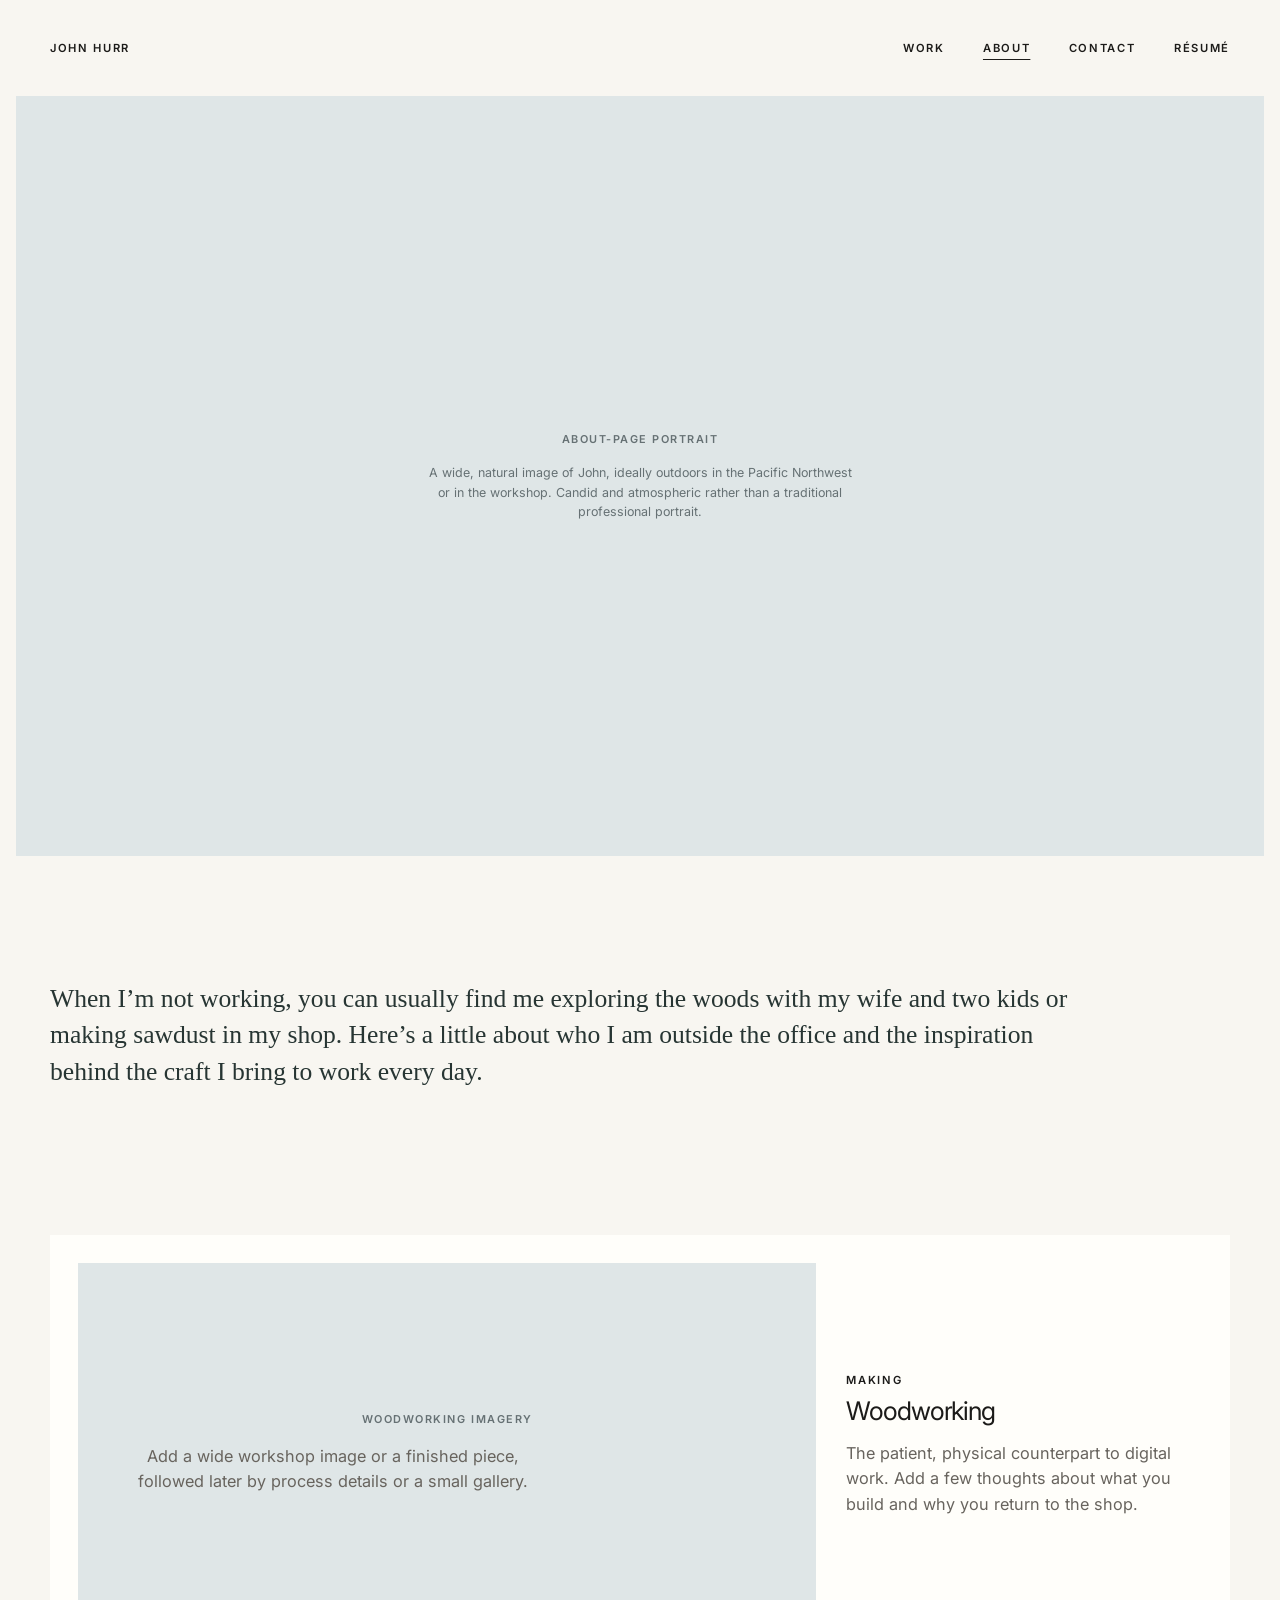
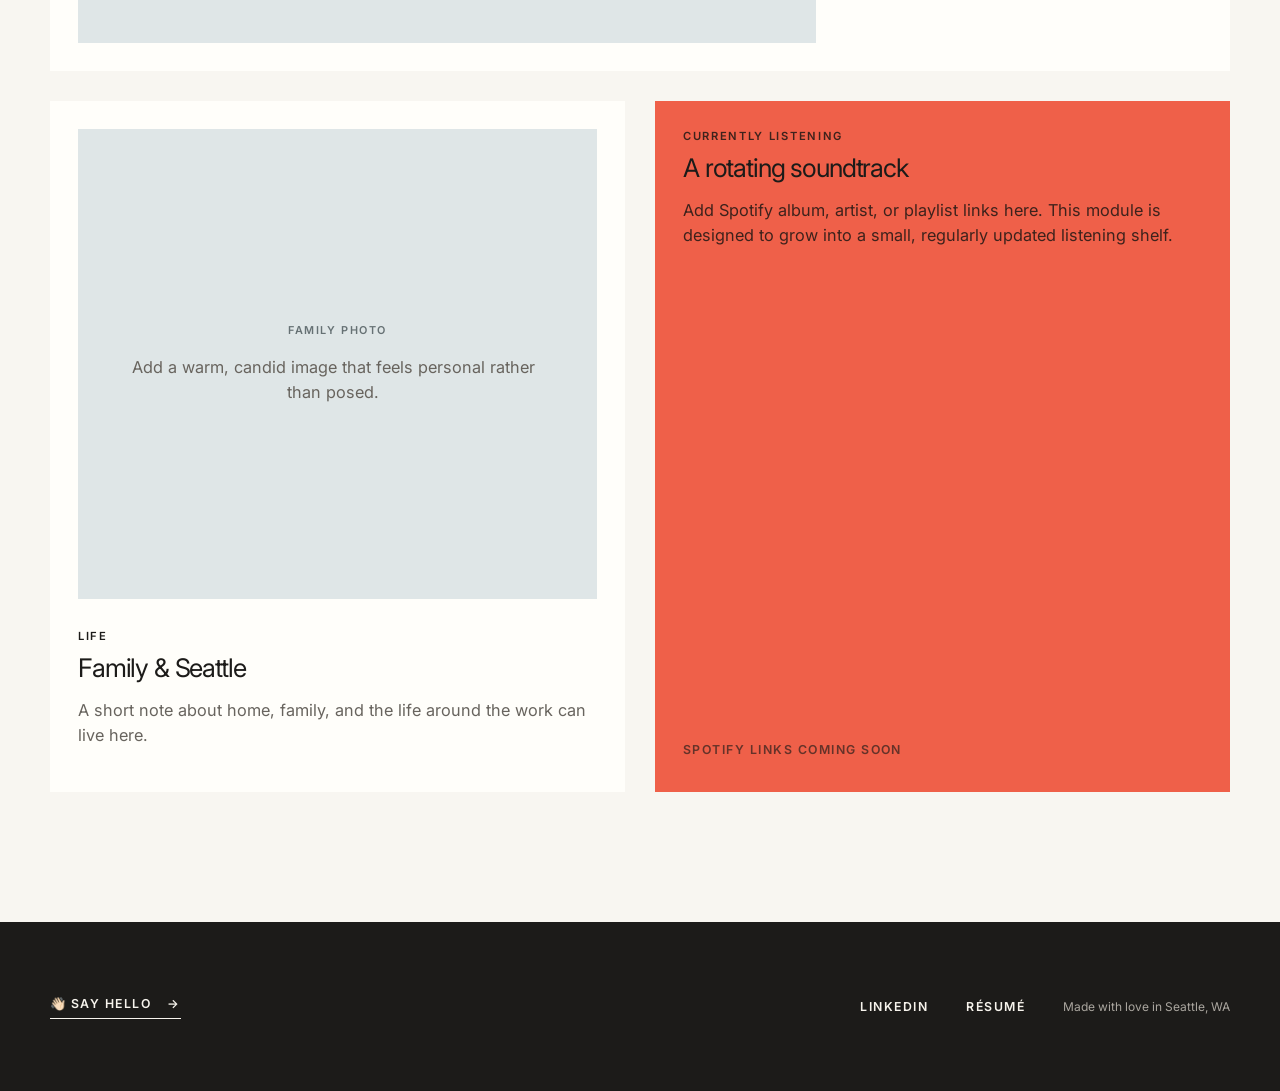
==== about.html @ b72b0a50 "Build portfolio v1 with case studies" ====
<!doctype html>
<!--
  Whoa! You're looking under the covers! You must be an engineer.
  I love working with engineers, I actually wanted to be a software engineer
  for a few years and still kind of enjoy it on the side. Feel free to drop me
  a line if you want to talk shop!
-->
<html lang="en">
<head>
  <meta charset="utf-8">
  <meta name="viewport" content="width=device-width, initial-scale=1">
  <meta name="description" content="About John Hurr | design leader, woodworker, listener, and person.">
  <title>About | John Hurr</title>
  <link rel="icon" type="image/png" href="favicon.png">
  <link rel="preconnect" href="https://fonts.googleapis.com">
  <link rel="preconnect" href="https://fonts.gstatic.com" crossorigin>
  <link href="https://fonts.googleapis.com/css2?family=Inter:wght@400;500;600&display=swap" rel="stylesheet">
  <link rel="stylesheet" href="styles.css">
</head>
<body>
  <header class="site-header shell">
    <a class="brand" href="index.html">John Hurr</a>
    <nav aria-label="Primary navigation">
      <a href="index.html#work">Work</a>
      <a aria-current="page" href="about.html">About</a>
      <a href="mailto:johnhurr@gmail.com">Contact</a>
      <a href="resume/John-Hurr-Resume.pdf">Résumé</a>
    </nav>
  </header>
  <main>
    <section class="about-cover image-placeholder" aria-label="Image placeholder">
      <span>About-page portrait</span>
      <p>A wide, natural image of John, ideally outdoors in the Pacific Northwest or in the workshop. Candid and atmospheric rather than a traditional professional portrait.</p>
    </section>

    <section class="about-introduction shell">
      <h1>When I’m not working, you can usually find me exploring the woods with my wife and two kids or making sawdust in my shop. Here’s a little about who I am outside the office and the inspiration behind the craft I bring to work every day.</h1>
    </section>

    <section class="personal-grid shell" aria-label="More about John">
      <article class="personal-module wide">
        <div class="image-placeholder personal-image"><span>Woodworking imagery</span><p>Add a wide workshop image or a finished piece, followed later by process details or a small gallery.</p></div>
        <div><p class="kicker">Making</p><h2>Woodworking</h2><p>The patient, physical counterpart to digital work. Add a few thoughts about what you build and why you return to the shop.</p></div>
      </article>
      <article class="personal-module">
        <div class="image-placeholder personal-image portrait"><span>Family photo</span><p>Add a warm, candid image that feels personal rather than posed.</p></div>
        <div><p class="kicker">Life</p><h2>Family & Seattle</h2><p>A short note about home, family, and the life around the work can live here.</p></div>
      </article>
      <article class="personal-module listening">
        <div><p class="kicker">Currently listening</p><h2>A rotating soundtrack</h2><p>Add Spotify album, artist, or playlist links here. This module is designed to grow into a small, regularly updated listening shelf.</p></div>
        <a class="text-link is-placeholder" aria-disabled="true">Spotify links coming soon</a>
      </article>
    </section>
  </main>
  <footer class="site-footer">
    <div class="shell simple-footer">
      <a class="footer-hello" href="mailto:johnhurr@gmail.com">👋🏻 Say hello <span aria-hidden="true">→</span></a>
      <div class="footer-meta">
        <a href="https://www.linkedin.com/in/johnhurr" rel="noreferrer">LinkedIn</a>
        <a href="resume/John-Hurr-Resume.pdf">Résumé</a>
        <span>Made with love in Seattle, WA</span>
      </div>
    </div>
  </footer>
</body>
</html>
---- styles.css ----
:root {
  --paper: #f8f6f1;
  --paper-deep: #efede7;
  --ink: #1c1b19;
  --muted: #68645e;
  --line: #d9d5cd;
  --coral: #ef6049;
  --coral-text: #b33b2b;
  --blue-gray: #dfe6e7;
  --shell: min(1180px, calc(100vw - 64px));
}

* { box-sizing: border-box; }
html { scroll-behavior: smooth; background: var(--paper); }
body {
  margin: 0;
  color: var(--ink);
  background: var(--paper);
  font-family: Inter, Arial, sans-serif;
  font-size: 16px;
  line-height: 1.55;
  -webkit-font-smoothing: antialiased;
}
img { max-width: 100%; }
a { color: inherit; }
.shell { width: var(--shell); margin-inline: auto; }
.visually-hidden {
  position: absolute;
  width: 1px;
  height: 1px;
  padding: 0;
  margin: -1px;
  overflow: hidden;
  clip: rect(0, 0, 0, 0);
  white-space: nowrap;
  border: 0;
}
.kicker,
.project-company,
.project-role,
.site-header nav a,
.brand {
  margin: 0;
  font-size: .7rem;
  font-weight: 600;
  letter-spacing: .15em;
  line-height: 1.3;
  text-transform: uppercase;
}

.site-header {
  min-height: 96px;
  display: flex;
  align-items: center;
  justify-content: space-between;
  gap: 40px;
}
.brand,
.site-header nav a { text-decoration: none; text-underline-offset: 7px; }
.brand-mark {
  color: var(--coral);
  font-size: 1.55rem;
  font-weight: 600;
  letter-spacing: -.08em;
  text-transform: none;
}
.site-header nav { display: flex; gap: clamp(18px, 3vw, 42px); }
.site-header a:hover,
.site-header a:focus-visible,
.site-header a[aria-current="page"] { text-decoration: underline; }

.hero {
  min-height: min(760px, calc(100vh - 96px));
  padding: 155px 0 120px;
  display: flex;
  align-items: center;
}
.hero-copy { width: 100%; }
.hero-intro {
  margin: 0 0 34px;
  color: #273533;
  font-family: Georgia, "Times New Roman", serif;
  font-size: clamp(1.35rem, 2vw, 1.8rem);
}
.hero h1 {
  max-width: 1050px;
  margin: 0 0 48px;
  font-size: clamp(2.2rem, 3.8vw, 4.05rem);
  font-weight: 400;
  letter-spacing: -.055em;
  line-height: 1.04;
}
.text-link,
.project-action {
  display: inline-flex;
  align-items: center;
  gap: 18px;
  padding-bottom: 5px;
  border-bottom: 1px solid currentColor;
  color: var(--ink);
  font-size: .77rem;
  font-weight: 600;
  letter-spacing: .12em;
  text-decoration: none;
  text-transform: uppercase;
}
.text-link span,
.project-action span { transition: transform .2s ease; }
.text-link:hover span,
.text-link:focus-visible span,
.project-action:hover span,
.project-action:focus-visible span { transform: translateX(5px); }
.work-section { padding: 0; background: #fffefa; }
.project-card {
  min-height: 470px;
  padding: 54px 0;
  display: grid;
  grid-template-columns: minmax(270px, .55fr) minmax(480px, 1fr);
  align-items: center;
  gap: clamp(55px, 8vw, 120px);
  border-top: 1px solid var(--line);
}
.project-card:last-child { border-bottom: 1px solid var(--line); }
.project-company { color: var(--coral-text); }
.project-copy h3 {
  max-width: 440px;
  margin: 13px 0 18px;
  font-size: clamp(1.35rem, 2vw, 2.05rem);
  font-weight: 400;
  letter-spacing: -.055em;
  line-height: 1;
}
.project-description { max-width: 440px; margin: 0 0 24px; color: var(--muted); font-size: 1.02rem; }
.project-role { max-width: 440px; margin-bottom: 36px; color: var(--muted); line-height: 1.7; }
.project-action { color: var(--coral-text); }
.project-action.is-disabled { border-bottom: 0; color: var(--muted); cursor: default; }
.project-media {
  min-height: 390px;
  display: flex;
  align-items: center;
  justify-content: center;
  background: var(--paper-deep);
  overflow: hidden;
}
.project-media.has-image img { width: 74%; height: 290px; object-fit: contain; }
.image-placeholder {
  padding: 40px;
  flex-direction: column;
  text-align: center;
  color: #667174;
  background: var(--blue-gray);
}
.image-placeholder span { font-size: .68rem; font-weight: 600; letter-spacing: .14em; text-transform: uppercase; }
.image-placeholder p { max-width: 430px; margin: 16px 0 0; font-size: .78rem; line-height: 1.55; }

.about-preview {
  padding: 90px 0 0;
  display: grid;
  grid-template-columns: 1.15fr .85fr;
  gap: clamp(60px, 9vw, 130px);
  align-items: end;
}
.about-preview h2 {
  margin: 20px 0 0;
  font-weight: 400;
  letter-spacing: -.045em;
  line-height: 1.15;
}
.about-preview h2 {
  font-size: clamp(1.2rem, 1.55vw, 1.65rem);
  line-height: 1.3;
}
.about-preview-copy { padding: 0 0 76px; }
.about-preview-copy h2 { margin-bottom: 40px; }
.about-preview-portrait {
  min-height: 430px;
  display: flex;
  align-items: end;
  justify-content: center;
  overflow: hidden;
}
.about-preview-portrait img {
  display: block;
  width: min(100%, 380px);
  max-height: 430px;
  object-fit: contain;
  object-position: bottom;
}

.site-footer { padding: 72px 0; color: #f7f4ed; background: var(--ink); }
.simple-footer {
  display: flex;
  align-items: center;
  justify-content: space-between;
  gap: 60px;
}
.footer-hello,
.footer-meta a {
  font-size: .77rem;
  font-weight: 600;
  letter-spacing: .12em;
  text-decoration: none;
  text-transform: uppercase;
}
.footer-hello {
  display: inline-flex;
  align-items: center;
  gap: 16px;
  padding-bottom: 5px;
  border-bottom: 1px solid currentColor;
}
.footer-hello span { transition: transform .2s ease; }
.footer-hello:hover span,
.footer-hello:focus-visible span { transform: translateX(5px); }
.footer-meta {
  display: flex;
  align-items: center;
  justify-content: flex-end;
  gap: clamp(18px, 3vw, 38px);
  color: #aaa69f;
  font-size: .75rem;
}
.footer-meta a { color: #f7f4ed; text-underline-offset: 5px; }
.footer-meta a:hover,
.footer-meta a:focus-visible { text-decoration: underline; }
/* About */
.about-cover {
  width: min(1440px, calc(100vw - 32px));
  min-height: clamp(480px, 62vw, 760px);
  margin: 0 auto;
  display: flex;
  align-items: center;
  justify-content: center;
}
.about-introduction {
  padding: 125px 0 145px;
}
.about-introduction h1 {
  max-width: 1050px;
  margin: 0;
  color: #273533;
  font-family: Georgia, "Times New Roman", serif;
  font-size: clamp(1.35rem, 2vw, 1.8rem);
  font-weight: 400;
  letter-spacing: 0;
  line-height: 1.42;
}
.personal-grid { padding-bottom: 130px; display: grid; grid-template-columns: 1fr 1fr; gap: 30px; }
.personal-module { padding: 28px; display: grid; gap: 30px; background: #fffefa; }
.personal-module.wide { grid-column: 1 / -1; grid-template-columns: 1.35fr .65fr; align-items: center; }
.personal-module h2 {
  margin: 10px 0 16px;
  font-size: clamp(1.35rem, 2vw, 2.05rem);
  font-weight: 400;
  letter-spacing: -.045em;
  line-height: 1.08;
}
.personal-module p:not(.kicker) {
  color: var(--muted);
  font-size: 1.02rem;
}
.personal-image { min-height: 380px; display: flex; justify-content: center; }
.personal-image.portrait { min-height: 470px; }
.personal-module.listening { align-content: space-between; min-height: 470px; background: var(--coral); }
.personal-module.listening p { color: #3e221c; }
.text-link.is-placeholder { border: 0; opacity: .65; }

/* Case studies */
.case-header { border-bottom: 1px solid var(--line); }
.case-hero { padding: 100px 0 72px; }
.case-hero .kicker { color: var(--coral-text); }
.case-hero h1 { max-width: 1030px; margin: 22px 0 32px; font-size: clamp(3.5rem, 7.7vw, 8rem); font-weight: 400; letter-spacing: -.07em; line-height: .94; }
.case-deck { max-width: 780px; margin: 0; color: var(--muted); font-size: clamp(1.25rem, 2.2vw, 1.8rem); line-height: 1.35; }
.case-meta { padding: 30px 0 70px; display: grid; grid-template-columns: repeat(3, 1fr); gap: 30px; }
.case-meta dt { margin-bottom: 7px; font-size: .67rem; font-weight: 600; letter-spacing: .14em; text-transform: uppercase; }
.case-meta dd { margin: 0; color: var(--muted); }
.case-visual { width: min(1320px, calc(100vw - 32px)); min-height: clamp(420px, 62vw, 760px); margin: 0 auto; display: flex; align-items: center; justify-content: center; }
.case-visual.image-placeholder p { max-width: 560px; }
.story { padding: 135px 0; }
.story-block { display: grid; grid-template-columns: .45fr 1.25fr; gap: clamp(50px, 10vw, 150px); padding: 76px 0; border-top: 1px solid var(--line); }
.story-block:last-child { border-bottom: 1px solid var(--line); }
.story-block p { max-width: 700px; margin: 0 0 22px; color: var(--muted); font-size: 1.08rem; }
.story-block > .kicker {
  font-size: .7rem;
  letter-spacing: .15em;
}
.story-block h2 {
  max-width: 680px;
  margin: 0 0 28px;
  font-size: clamp(1.35rem, 2vw, 2.05rem);
  font-weight: 400;
  letter-spacing: -.045em;
  line-height: 1.08;
}
.story-block .large-statement {
  color: var(--coral-text);
  font-size: 1.08rem;
  font-style: italic;
  letter-spacing: 0;
  line-height: 1.55;
}
.inline-visual { min-height: 370px; margin-top: 50px; display: flex; align-items: center; justify-content: center; }
.outcomes { margin: 38px 0 0; padding: 0; list-style: none; display: grid; grid-template-columns: repeat(3, 1fr); gap: 1px; background: var(--line); }
.outcomes li { min-height: 160px; padding: 28px; background: var(--paper); }
.outcomes li:first-child { padding-left: 0; }
.outcomes strong { display: block; margin-bottom: 10px; font-size: 1.6rem; font-weight: 400; letter-spacing: -.04em; }
.outcome-points {
  margin: 40px 0 0;
  padding: 28px 0 0;
  display: grid;
  grid-template-columns: repeat(3, 1fr);
  gap: 38px;
  border-top: 1px solid var(--line);
  list-style: none;
}
.outcome-points li {
  position: relative;
  padding-left: 18px;
  color: var(--muted);
  font-size: .95rem;
}
.outcome-points li::before {
  content: "";
  position: absolute;
  top: .62em;
  left: 0;
  width: 6px;
  height: 6px;
  border-radius: 50%;
  background: var(--coral);
}
.outcome-points strong { color: var(--ink); font-weight: 600; }
.next-project { padding: 100px 0; display: flex; justify-content: space-between; gap: 40px; align-items: end; }
.next-project h2 {
  max-width: 650px;
  margin: 10px 0 0;
  font-size: clamp(1.35rem, 2vw, 2.05rem);
  font-weight: 400;
  letter-spacing: -.045em;
  line-height: 1.08;
}

@media (max-width: 800px) {
  :root { --shell: min(100% - 32px, 680px); }
  .site-header { min-height: 76px; align-items: flex-start; padding-top: 24px; }
  .site-header nav { flex-wrap: wrap; justify-content: flex-end; gap: 8px 18px; }
  .hero { min-height: auto; padding: 100px 0 90px; grid-template-columns: 1fr; gap: 80px; }
  .hero h1 { font-size: clamp(2.2rem, 9vw, 3.45rem); }
  .project-card { grid-template-columns: 1fr; min-height: auto; padding: 44px 0; gap: 32px; }
  .project-media { grid-column: 1 / -1; min-height: 280px; order: -1; }
  .project-media.has-image img { height: 235px; }
  .about-preview,
  .personal-module.wide,
  .story-block { grid-template-columns: 1fr; }
  .about-preview { padding: 80px 0 0; gap: 40px; }
  .about-preview-copy { padding: 0 0 55px; }
  .about-preview-portrait { min-height: 390px; }
  .simple-footer { align-items: flex-start; flex-direction: column; gap: 36px; }
  .footer-meta { align-items: flex-start; flex-wrap: wrap; justify-content: flex-start; }
  .about-cover { min-height: 430px; }
  .about-introduction { padding: 85px 0 100px; }
  .personal-grid { grid-template-columns: 1fr; }
  .personal-module.wide { grid-column: auto; }
  .case-hero { padding-top: 70px; }
  .case-meta { grid-template-columns: 1fr; padding-bottom: 52px; }
  .case-visual { min-height: 420px; }
  .story { padding: 80px 0; }
  .story-block { padding: 55px 0; gap: 26px; }
  .outcomes { grid-template-columns: 1fr; }
  .outcome-points { grid-template-columns: 1fr; gap: 18px; }
  .next-project { align-items: start; flex-direction: column; }
}

@media (prefers-reduced-motion: reduce) {
  html { scroll-behavior: auto; }
  * { transition: none !important; }
}
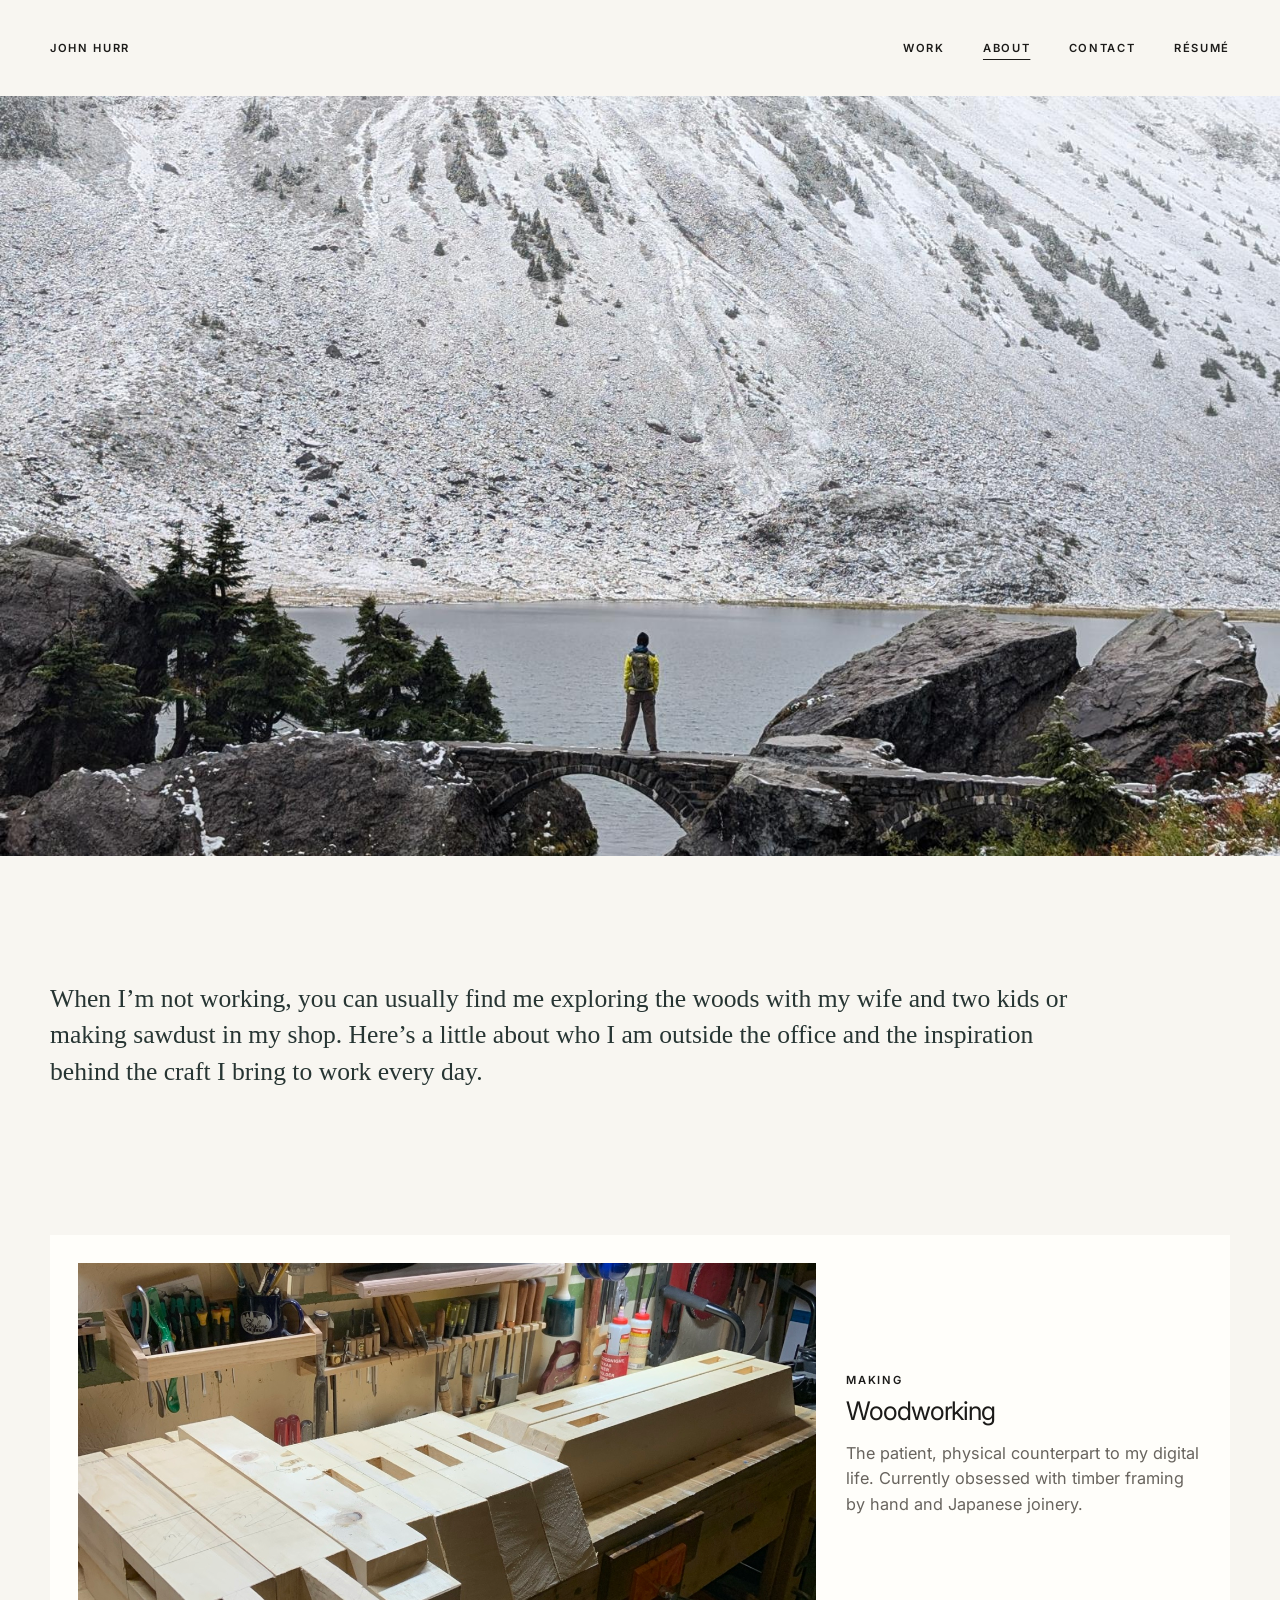
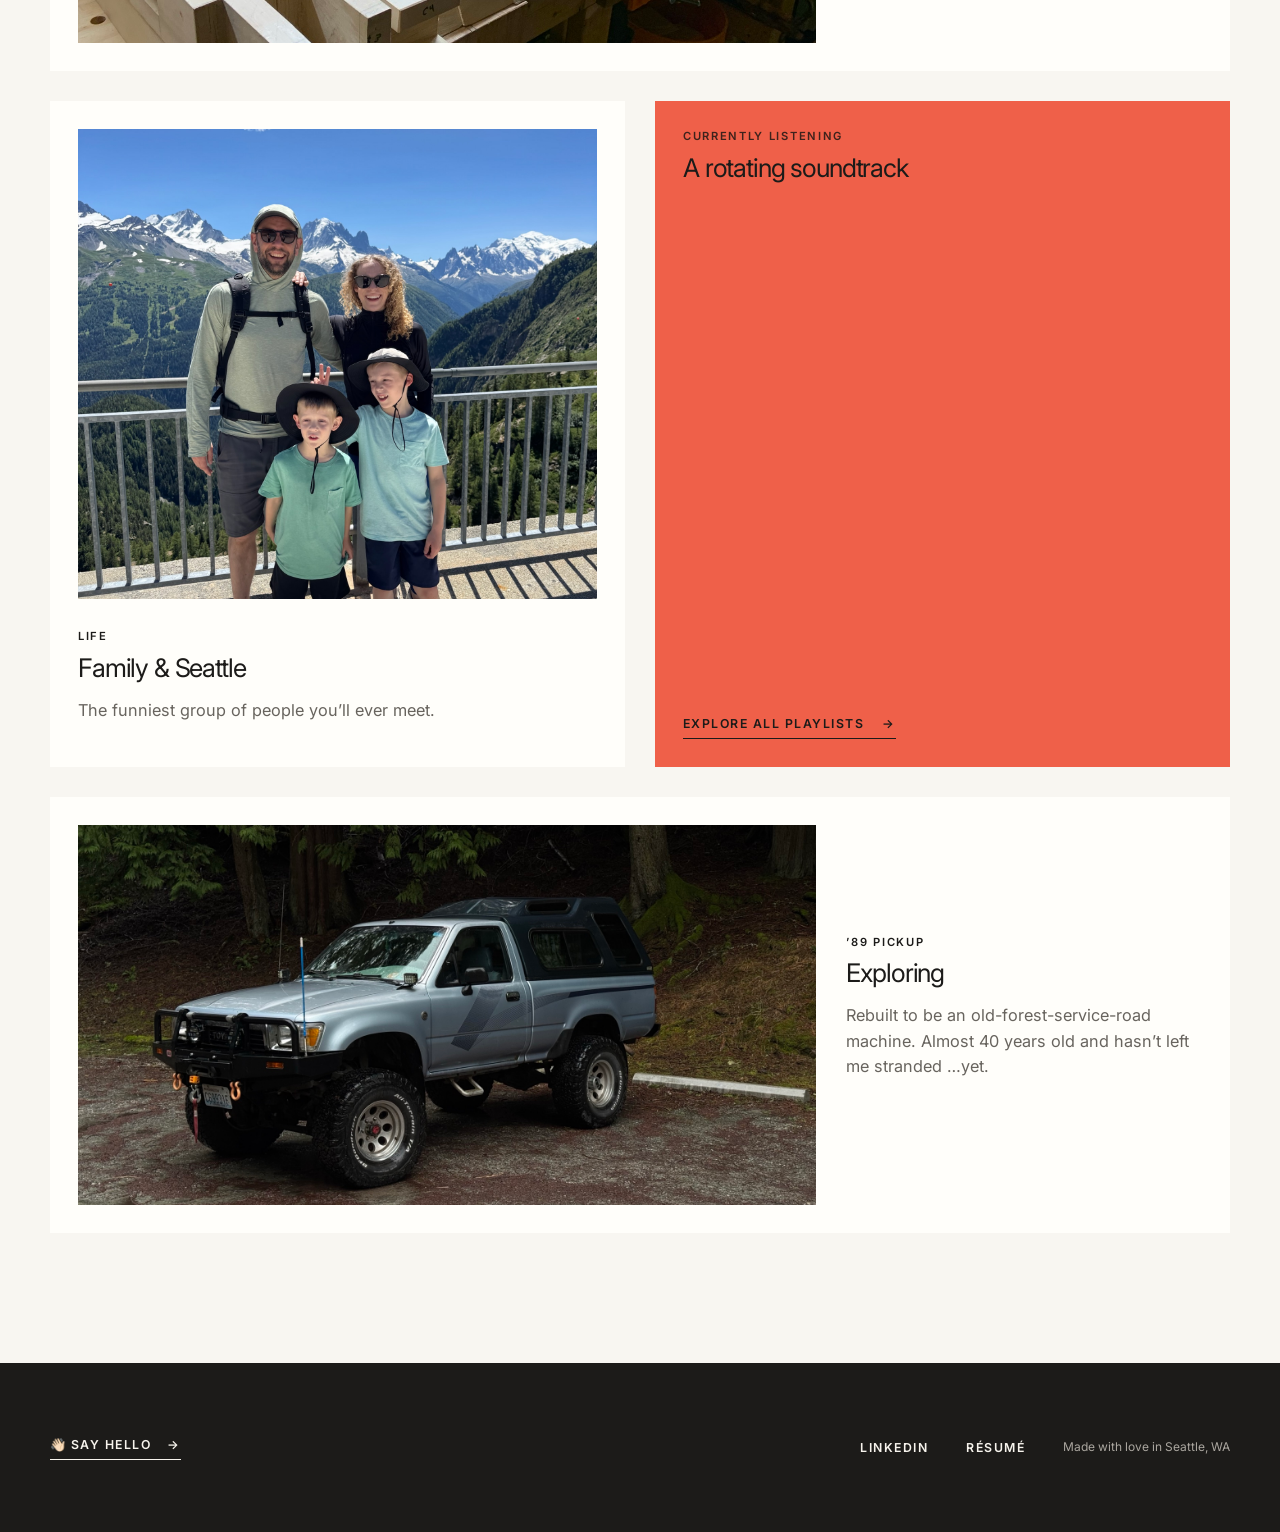
==== commit fdd249aa: "V1 Finished!" ====
--- a/about.html
+++ b/about.html
@@ -14,7 +14,7 @@
   <link rel="icon" type="image/png" href="favicon.png">
   <link rel="preconnect" href="https://fonts.googleapis.com">
   <link rel="preconnect" href="https://fonts.gstatic.com" crossorigin>
-  <link href="https://fonts.googleapis.com/css2?family=Inter:wght@400;500;600&display=swap" rel="stylesheet">
+  <link href="https://fonts.googleapis.com/css2?family=Inter:wght@400;500;600&amp;display=swap" rel="stylesheet">
   <link rel="stylesheet" href="styles.css">
 </head>
 <body>
@@ -28,10 +28,11 @@
     </nav>
   </header>
   <main>
-    <section class="about-cover image-placeholder" aria-label="Image placeholder">
-      <span>About-page portrait</span>
-      <p>A wide, natural image of John, ideally outdoors in the Pacific Northwest or in the workshop. Candid and atmospheric rather than a traditional professional portrait.</p>
-    </section>
+    <div class="about-cover">
+      <div class="about-cover-image" style="--focal-x: 50%; --focal-y: 100%; --image-scale: 1;">
+        <img src="images/about-header-mountain.jpg" alt="John Hurr standing on a stone bridge overlooking a snowy mountain lake" width="1599" height="1204">
+      </div>
+    </div>
 
     <section class="about-introduction shell">
       <h1>When I’m not working, you can usually find me exploring the woods with my wife and two kids or making sawdust in my shop. Here’s a little about who I am outside the office and the inspiration behind the craft I bring to work every day.</h1>
@@ -39,16 +40,36 @@
 
     <section class="personal-grid shell" aria-label="More about John">
       <article class="personal-module wide">
-        <div class="image-placeholder personal-image"><span>Woodworking imagery</span><p>Add a wide workshop image or a finished piece, followed later by process details or a small gallery.</p></div>
-        <div><p class="kicker">Making</p><h2>Woodworking</h2><p>The patient, physical counterpart to digital work. Add a few thoughts about what you build and why you return to the shop.</p></div>
+        <div class="personal-image has-image" style="--focal-x: 50%; --focal-y: 50%; --image-scale: 1;">
+          <img src="images/about-woodworking.jpg" alt="John Hurr woodworking in his shop" width="1800" height="1350" loading="lazy">
+        </div>
+        <div><p class="kicker">Making</p><h2>Woodworking</h2><p>The patient, physical counterpart to my digital life. Currently obsessed with timber framing by hand and Japanese joinery.</p></div>
       </article>
       <article class="personal-module">
-        <div class="image-placeholder personal-image portrait"><span>Family photo</span><p>Add a warm, candid image that feels personal rather than posed.</p></div>
-        <div><p class="kicker">Life</p><h2>Family & Seattle</h2><p>A short note about home, family, and the life around the work can live here.</p></div>
+        <div class="personal-image portrait has-image" style="--focal-x: 50%; --focal-y: 50%; --image-scale: 1;">
+          <img src="images/about-family.jpg" alt="John Hurr with his family" width="1536" height="2048" loading="lazy">
+        </div>
+        <div><p class="kicker">Life</p><h2>Family & Seattle</h2><p>The funniest group of people you’ll ever meet.</p></div>
       </article>
       <article class="personal-module listening">
-        <div><p class="kicker">Currently listening</p><h2>A rotating soundtrack</h2><p>Add Spotify album, artist, or playlist links here. This module is designed to grow into a small, regularly updated listening shelf.</p></div>
-        <a class="text-link is-placeholder" aria-disabled="true">Spotify links coming soon</a>
+        <div>
+          <p class="kicker">Currently listening</p>
+          <h2>A rotating soundtrack</h2>
+        </div>
+        <div class="spotify-embed">
+          <iframe src="https://open.spotify.com/embed/playlist/1bUZ3xDp8PGZUyen5MMOQO?theme=0" title="Spotify playlist: A rotating soundtrack" width="100%" height="352" allowfullscreen allow="autoplay; clipboard-write; encrypted-media; fullscreen; picture-in-picture" loading="lazy"></iframe>
+        </div>
+        <a class="text-link spotify-profile-link" href="https://open.spotify.com/user/johnhurr" target="_blank" rel="noopener noreferrer">Explore all playlists <span aria-hidden="true">→</span></a>
+      </article>
+      <article class="personal-module wide exploring-module">
+        <div class="personal-image has-image" style="--focal-x: 50%; --focal-y: 50%; --image-scale: 1;">
+          <img src="images/about-exploring-pickup.jpg" alt="1989 pickup used for exploring" width="1800" height="1350" loading="lazy">
+        </div>
+        <div>
+          <p class="kicker">’89 Pickup</p>
+          <h2>Exploring</h2>
+          <p>Rebuilt to be an old-forest-service-road machine. Almost 40 years old and hasn’t left me stranded …yet.</p>
+        </div>
       </article>
     </section>
   </main>
--- a/styles.css
+++ b/styles.css
@@ -6,7 +6,6 @@
   --line: #d9d5cd;
   --coral: #ef6049;
   --coral-text: #b33b2b;
-  --blue-gray: #dfe6e7;
   --shell: min(1180px, calc(100vw - 64px));
 }
 
@@ -143,16 +142,20 @@
   overflow: hidden;
 }
 .project-media.has-image img { width: 74%; height: 290px; object-fit: contain; }
-.image-placeholder {
-  padding: 40px;
-  flex-direction: column;
-  text-align: center;
-  color: #667174;
-  background: var(--blue-gray);
-}
-.image-placeholder span { font-size: .68rem; font-weight: 600; letter-spacing: .14em; text-transform: uppercase; }
-.image-placeholder p { max-width: 430px; margin: 16px 0 0; font-size: .78rem; line-height: 1.55; }
-
+.project-media.best-buy-feature { background: #242321; }
+.project-media.best-buy-feature img {
+  width: 100%;
+  height: 390px;
+  object-fit: contain;
+}
+.project-media.story-image img {
+  width: 100%;
+  height: 390px;
+  object-fit: cover;
+  object-position: var(--focal-x, 50%) var(--focal-y, 50%);
+  transform: scale(var(--image-scale, 1));
+  transform-origin: var(--focal-x, 50%) var(--focal-y, 50%);
+}
 .about-preview {
   padding: 90px 0 0;
   display: grid;
@@ -225,12 +228,24 @@
 .footer-meta a:focus-visible { text-decoration: underline; }
 /* About */
 .about-cover {
-  width: min(1440px, calc(100vw - 32px));
+  width: 100%;
   min-height: clamp(480px, 62vw, 760px);
   margin: 0 auto;
-  display: flex;
-  align-items: center;
-  justify-content: center;
+}
+.about-cover-image {
+  width: 100%;
+  height: clamp(480px, 62vw, 760px);
+  overflow: hidden;
+  background: var(--paper-deep);
+}
+.about-cover-image img {
+  display: block;
+  width: 100%;
+  height: 100%;
+  object-fit: cover;
+  object-position: var(--focal-x, 50%) var(--focal-y, 50%);
+  transform: scale(var(--image-scale, 1));
+  transform-origin: var(--focal-x, 50%) var(--focal-y, 50%);
 }
 .about-introduction {
   padding: 125px 0 145px;
@@ -260,11 +275,33 @@
   font-size: 1.02rem;
 }
 .personal-image { min-height: 380px; display: flex; justify-content: center; }
+.personal-image.has-image { overflow: hidden; background: var(--paper-deep); }
+.personal-image.has-image img {
+  display: block;
+  width: 100%;
+  height: 380px;
+  object-fit: cover;
+  object-position: var(--focal-x, 50%) var(--focal-y, 50%);
+  transform: scale(var(--image-scale, 1));
+  transform-origin: var(--focal-x, 50%) var(--focal-y, 50%);
+}
 .personal-image.portrait { min-height: 470px; }
+.personal-image.portrait.has-image img { height: 470px; }
 .personal-module.listening { align-content: space-between; min-height: 470px; background: var(--coral); }
 .personal-module.listening p { color: #3e221c; }
-.text-link.is-placeholder { border: 0; opacity: .65; }
-
+.spotify-embed,
+.spotify-embed iframe {
+  display: block;
+  width: 100%;
+}
+.spotify-embed iframe {
+  border: 0;
+  border-radius: 12px;
+}
+.spotify-profile-link { justify-self: start; }
+.personal-module.exploring-module {
+  min-height: 380px;
+}
 /* Case studies */
 .case-header { border-bottom: 1px solid var(--line); }
 .case-hero { padding: 100px 0 72px; }
@@ -275,9 +312,47 @@
 .case-meta dt { margin-bottom: 7px; font-size: .67rem; font-weight: 600; letter-spacing: .14em; text-transform: uppercase; }
 .case-meta dd { margin: 0; color: var(--muted); }
 .case-visual { width: min(1320px, calc(100vw - 32px)); min-height: clamp(420px, 62vw, 760px); margin: 0 auto; display: flex; align-items: center; justify-content: center; }
-.case-visual.image-placeholder p { max-width: 560px; }
-.story { padding: 135px 0; }
+.case-visual.has-image {
+  min-height: 0;
+  overflow: hidden;
+  background: var(--paper-deep);
+}
+.case-visual.has-image img {
+  display: block;
+  width: 100%;
+  height: clamp(420px, 62vw, 760px);
+  object-fit: cover;
+  object-position: var(--focal-x, 50%) var(--focal-y, 50%);
+  transform: scale(var(--image-scale, 1));
+  transform-origin: var(--focal-x, 50%) var(--focal-y, 50%);
+}
+.story-feature {
+  margin-top: 76px;
+  padding: 75px 0 76px;
+  border-top: 1px solid var(--line);
+  border-bottom: 1px solid var(--line);
+  background: var(--paper);
+}
+.story-feature h2 {
+  max-width: 880px;
+  margin: 0 0 33px;
+  font-size: clamp(1.35rem, 2vw, 2.05rem);
+  font-weight: 400;
+  letter-spacing: -.045em;
+  line-height: 1.08;
+}
+.story-feature-media {
+  width: 100%;
+  overflow: hidden;
+}
+.story-feature-media img {
+  display: block;
+  width: 100%;
+  height: auto;
+}
+.story { padding: 0 0 135px; }
 .story-block { display: grid; grid-template-columns: .45fr 1.25fr; gap: clamp(50px, 10vw, 150px); padding: 76px 0; border-top: 1px solid var(--line); }
+.story-block:first-child { border-top: 0; }
 .story-block:last-child { border-bottom: 1px solid var(--line); }
 .story-block p { max-width: 700px; margin: 0 0 22px; color: var(--muted); font-size: 1.08rem; }
 .story-block > .kicker {
@@ -299,7 +374,33 @@
   letter-spacing: 0;
   line-height: 1.55;
 }
+.coral-highlight {
+  color: var(--coral-text);
+  font-weight: 600;
+}
 .inline-visual { min-height: 370px; margin-top: 50px; display: flex; align-items: center; justify-content: center; }
+.inline-visual.diagram-visual {
+  min-height: 0;
+  overflow: hidden;
+  background: #fff;
+}
+.inline-visual.diagram-visual img {
+  display: block;
+  width: 100%;
+  height: auto;
+}
+.inline-visual.native-media-visual {
+  min-height: 370px;
+  overflow: hidden;
+  background: #111;
+}
+.inline-visual.native-media-visual img {
+  display: block;
+  width: 100%;
+  height: 370px;
+  object-fit: cover;
+  object-position: center;
+}
 .outcomes { margin: 38px 0 0; padding: 0; list-style: none; display: grid; grid-template-columns: repeat(3, 1fr); gap: 1px; background: var(--line); }
 .outcomes li { min-height: 160px; padding: 28px; background: var(--paper); }
 .outcomes li:first-child { padding-left: 0; }
@@ -349,6 +450,8 @@
   .project-card { grid-template-columns: 1fr; min-height: auto; padding: 44px 0; gap: 32px; }
   .project-media { grid-column: 1 / -1; min-height: 280px; order: -1; }
   .project-media.has-image img { height: 235px; }
+  .project-media.best-buy-feature img { height: 390px; }
+  .project-media.story-image img { height: 390px; }
   .about-preview,
   .personal-module.wide,
   .story-block { grid-template-columns: 1fr; }
@@ -358,13 +461,21 @@
   .simple-footer { align-items: flex-start; flex-direction: column; gap: 36px; }
   .footer-meta { align-items: flex-start; flex-wrap: wrap; justify-content: flex-start; }
   .about-cover { min-height: 430px; }
+  .about-cover-image { height: 430px; }
   .about-introduction { padding: 85px 0 100px; }
   .personal-grid { grid-template-columns: 1fr; }
   .personal-module.wide { grid-column: auto; }
   .case-hero { padding-top: 70px; }
   .case-meta { grid-template-columns: 1fr; padding-bottom: 52px; }
   .case-visual { min-height: 420px; }
-  .story { padding: 80px 0; }
+  .story-feature { margin-top: 55px; padding: 37px 0 55px; }
+  .story-feature h2 { margin-bottom: 33px; }
+  .story-feature-media {
+    overflow-x: auto;
+    -webkit-overflow-scrolling: touch;
+  }
+  .story-feature-media img { min-width: 900px; }
+  .story { padding: 0 0 80px; }
   .story-block { padding: 55px 0; gap: 26px; }
   .outcomes { grid-template-columns: 1fr; }
   .outcome-points { grid-template-columns: 1fr; gap: 18px; }
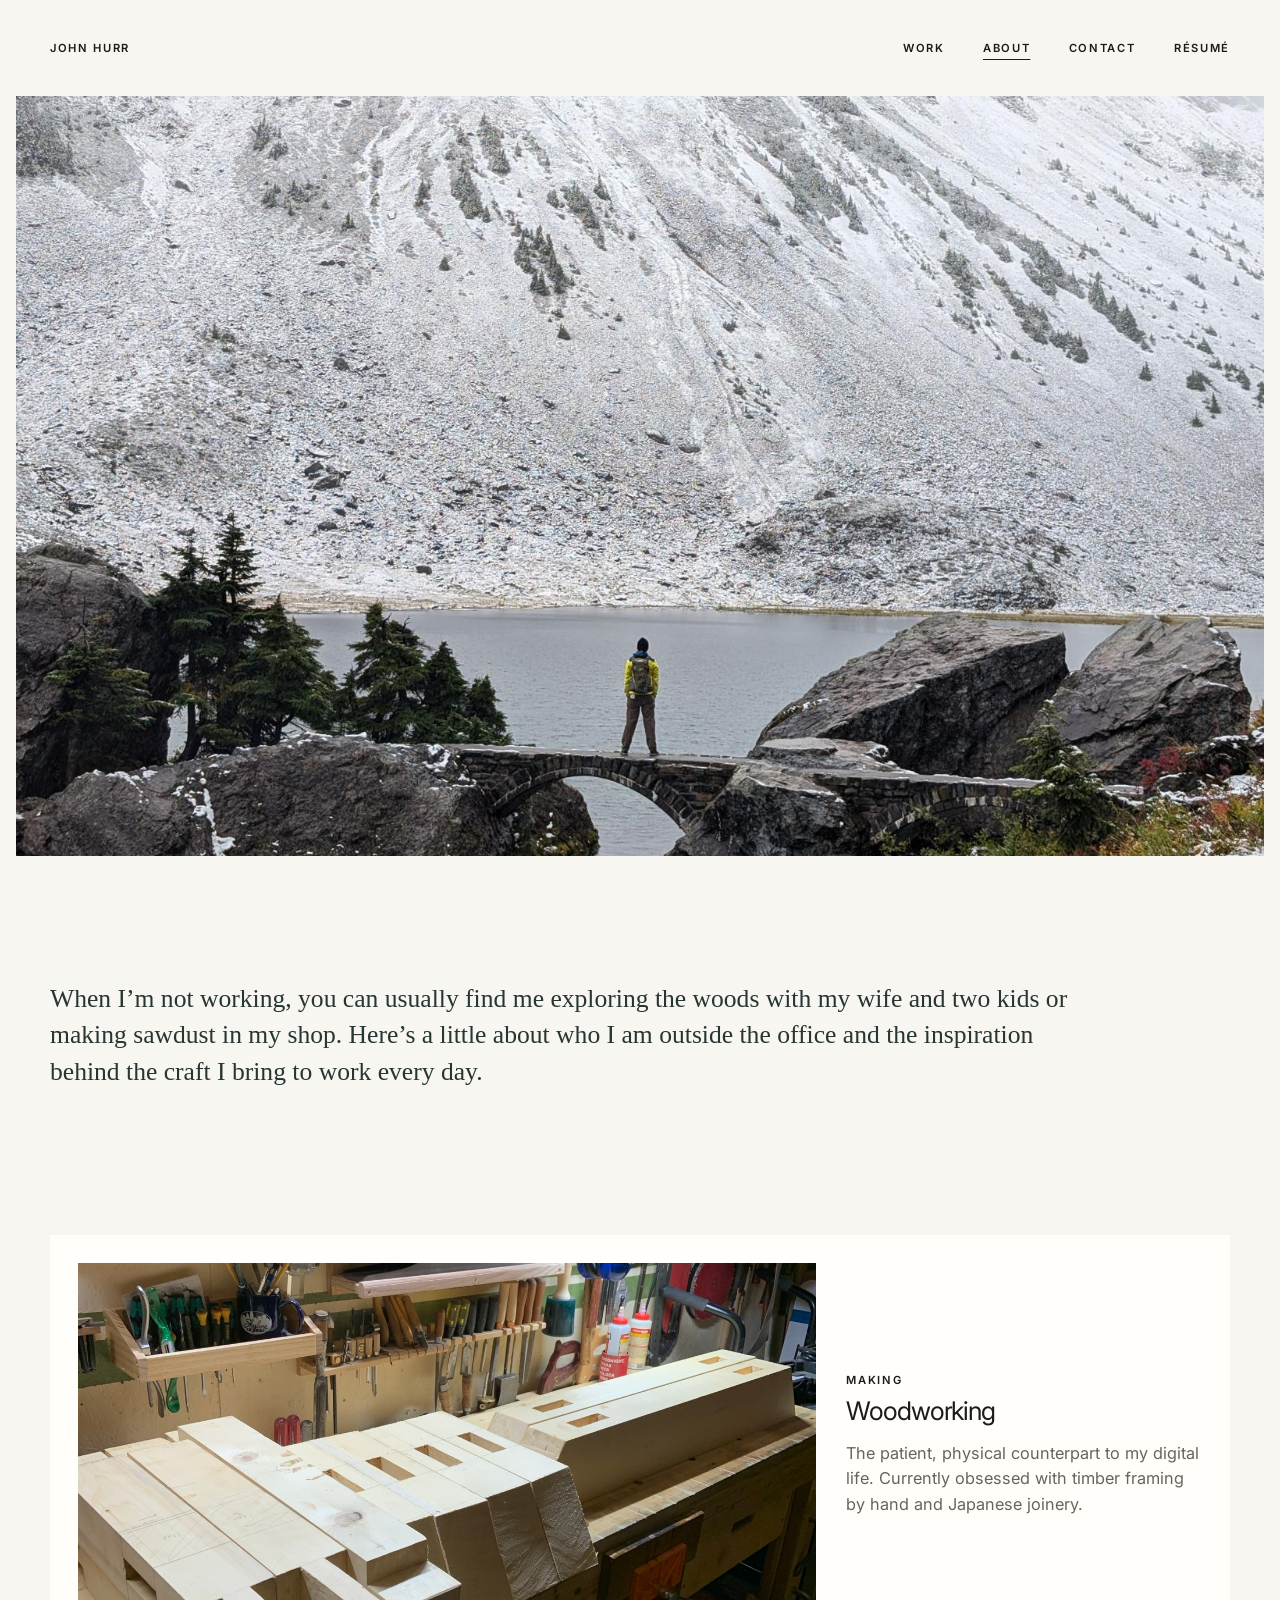
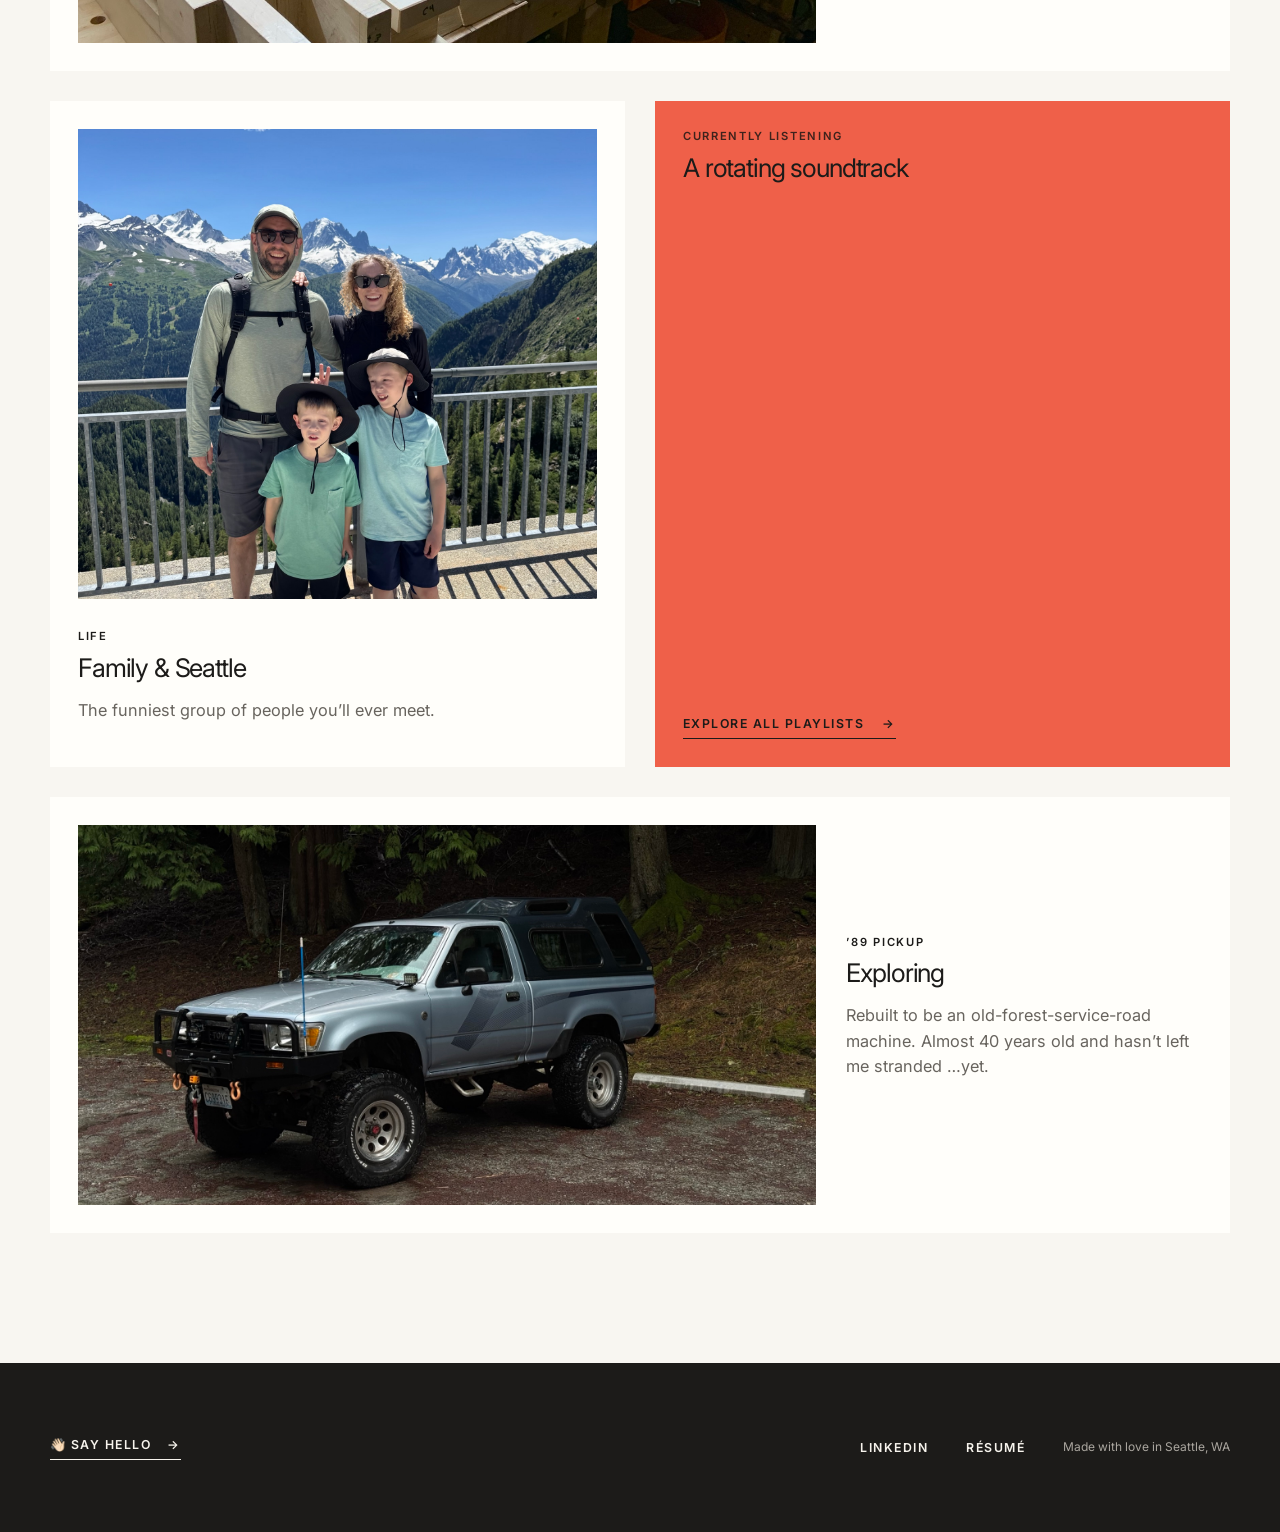
==== commit cc6fd92d: "updating about me" ====
--- a/styles.css
+++ b/styles.css
@@ -5,7 +5,6 @@
   --muted: #68645e;
   --line: #d9d5cd;
   --coral: #ef6049;
-  --coral-text: #b33b2b;
   --shell: min(1180px, calc(100vw - 64px));
 }
 
@@ -120,7 +119,7 @@
   border-top: 1px solid var(--line);
 }
 .project-card:last-child { border-bottom: 1px solid var(--line); }
-.project-company { color: var(--coral-text); }
+.project-company { color: var(--coral); }
 .project-copy h3 {
   max-width: 440px;
   margin: 13px 0 18px;
@@ -131,7 +130,7 @@
 }
 .project-description { max-width: 440px; margin: 0 0 24px; color: var(--muted); font-size: 1.02rem; }
 .project-role { max-width: 440px; margin-bottom: 36px; color: var(--muted); line-height: 1.7; }
-.project-action { color: var(--coral-text); }
+.project-action { color: var(--coral); }
 .project-action.is-disabled { border-bottom: 0; color: var(--muted); cursor: default; }
 .project-media {
   min-height: 390px;
@@ -228,7 +227,7 @@
 .footer-meta a:focus-visible { text-decoration: underline; }
 /* About */
 .about-cover {
-  width: 100%;
+  width: min(1320px, calc(100vw - 32px));
   min-height: clamp(480px, 62vw, 760px);
   margin: 0 auto;
 }
@@ -305,7 +304,7 @@
 /* Case studies */
 .case-header { border-bottom: 1px solid var(--line); }
 .case-hero { padding: 100px 0 72px; }
-.case-hero .kicker { color: var(--coral-text); }
+.case-hero .kicker { color: var(--coral); }
 .case-hero h1 { max-width: 1030px; margin: 22px 0 32px; font-size: clamp(3.5rem, 7.7vw, 8rem); font-weight: 400; letter-spacing: -.07em; line-height: .94; }
 .case-deck { max-width: 780px; margin: 0; color: var(--muted); font-size: clamp(1.25rem, 2.2vw, 1.8rem); line-height: 1.35; }
 .case-meta { padding: 30px 0 70px; display: grid; grid-template-columns: repeat(3, 1fr); gap: 30px; }
@@ -368,14 +367,14 @@
   line-height: 1.08;
 }
 .story-block .large-statement {
-  color: var(--coral-text);
+  color: var(--coral);
   font-size: 1.08rem;
   font-style: italic;
   letter-spacing: 0;
   line-height: 1.55;
 }
 .coral-highlight {
-  color: var(--coral-text);
+  color: var(--coral);
   font-weight: 600;
 }
 .inline-visual { min-height: 370px; margin-top: 50px; display: flex; align-items: center; justify-content: center; }
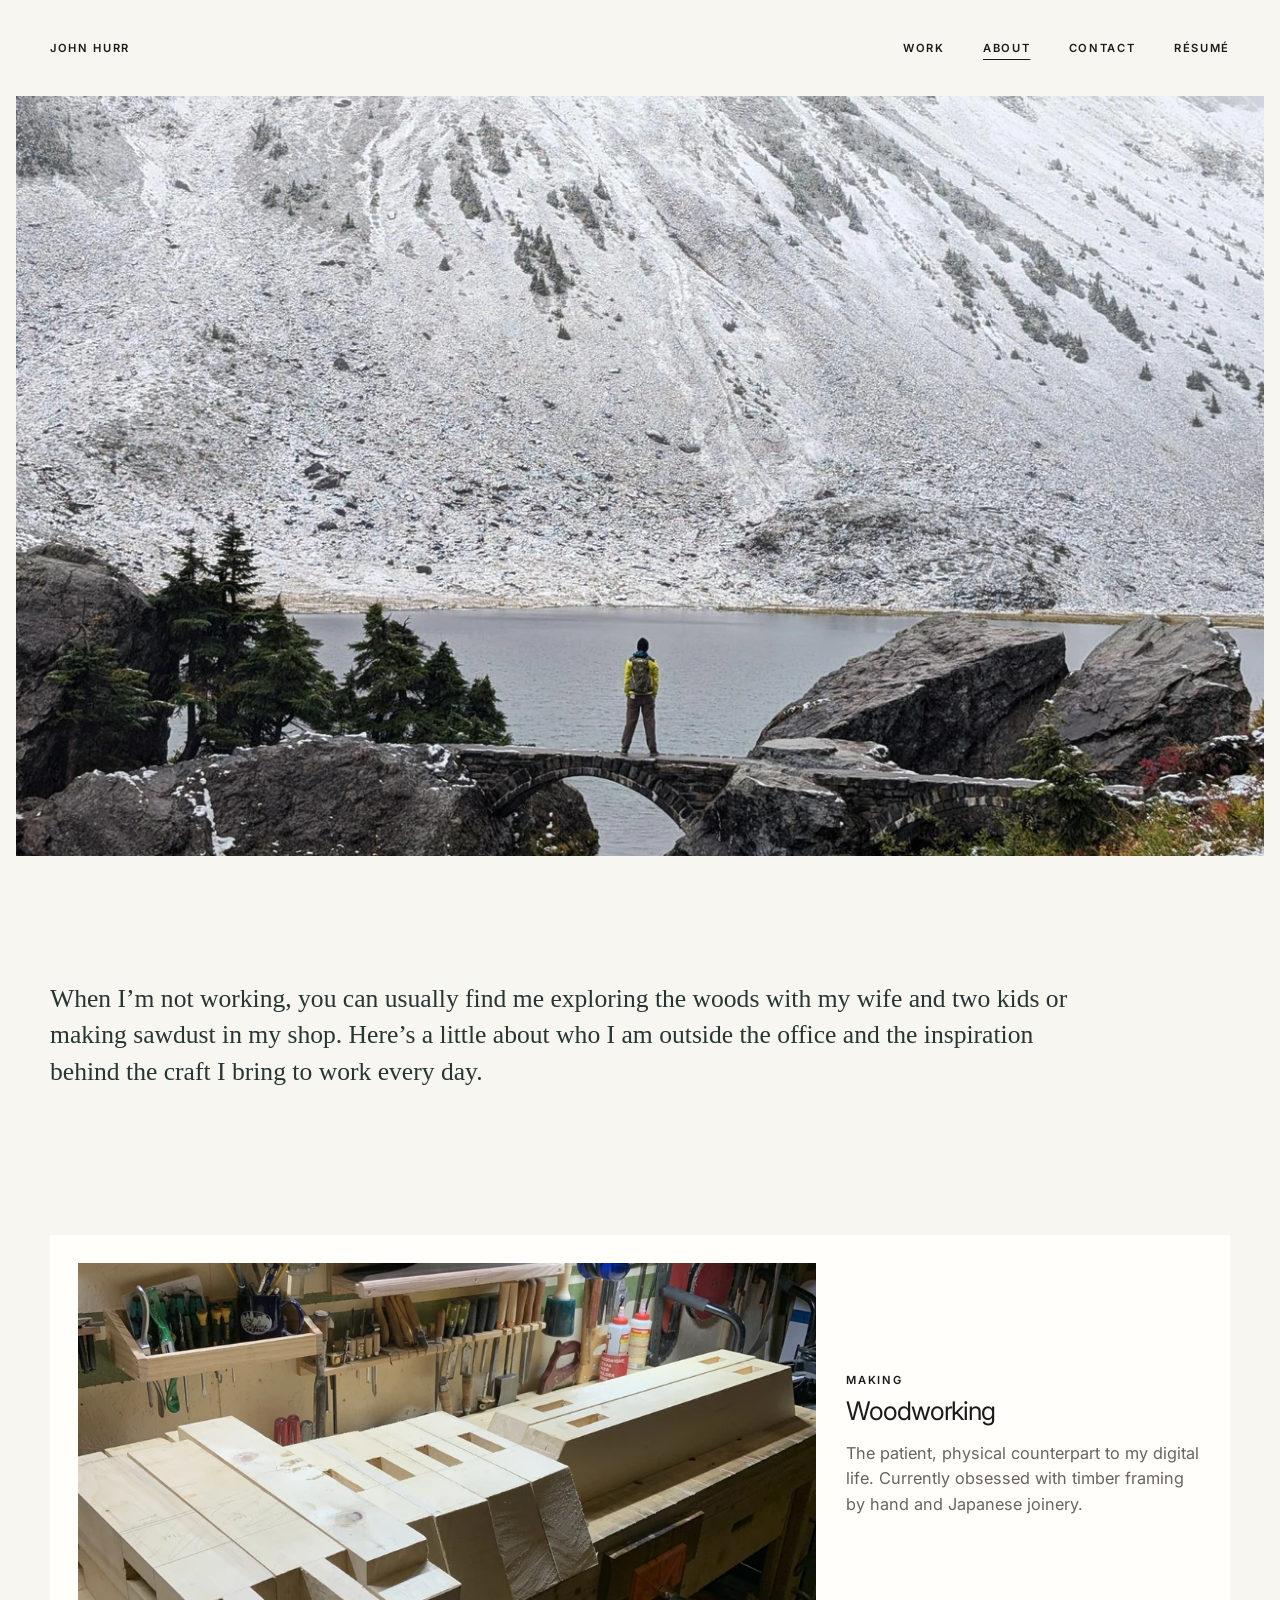
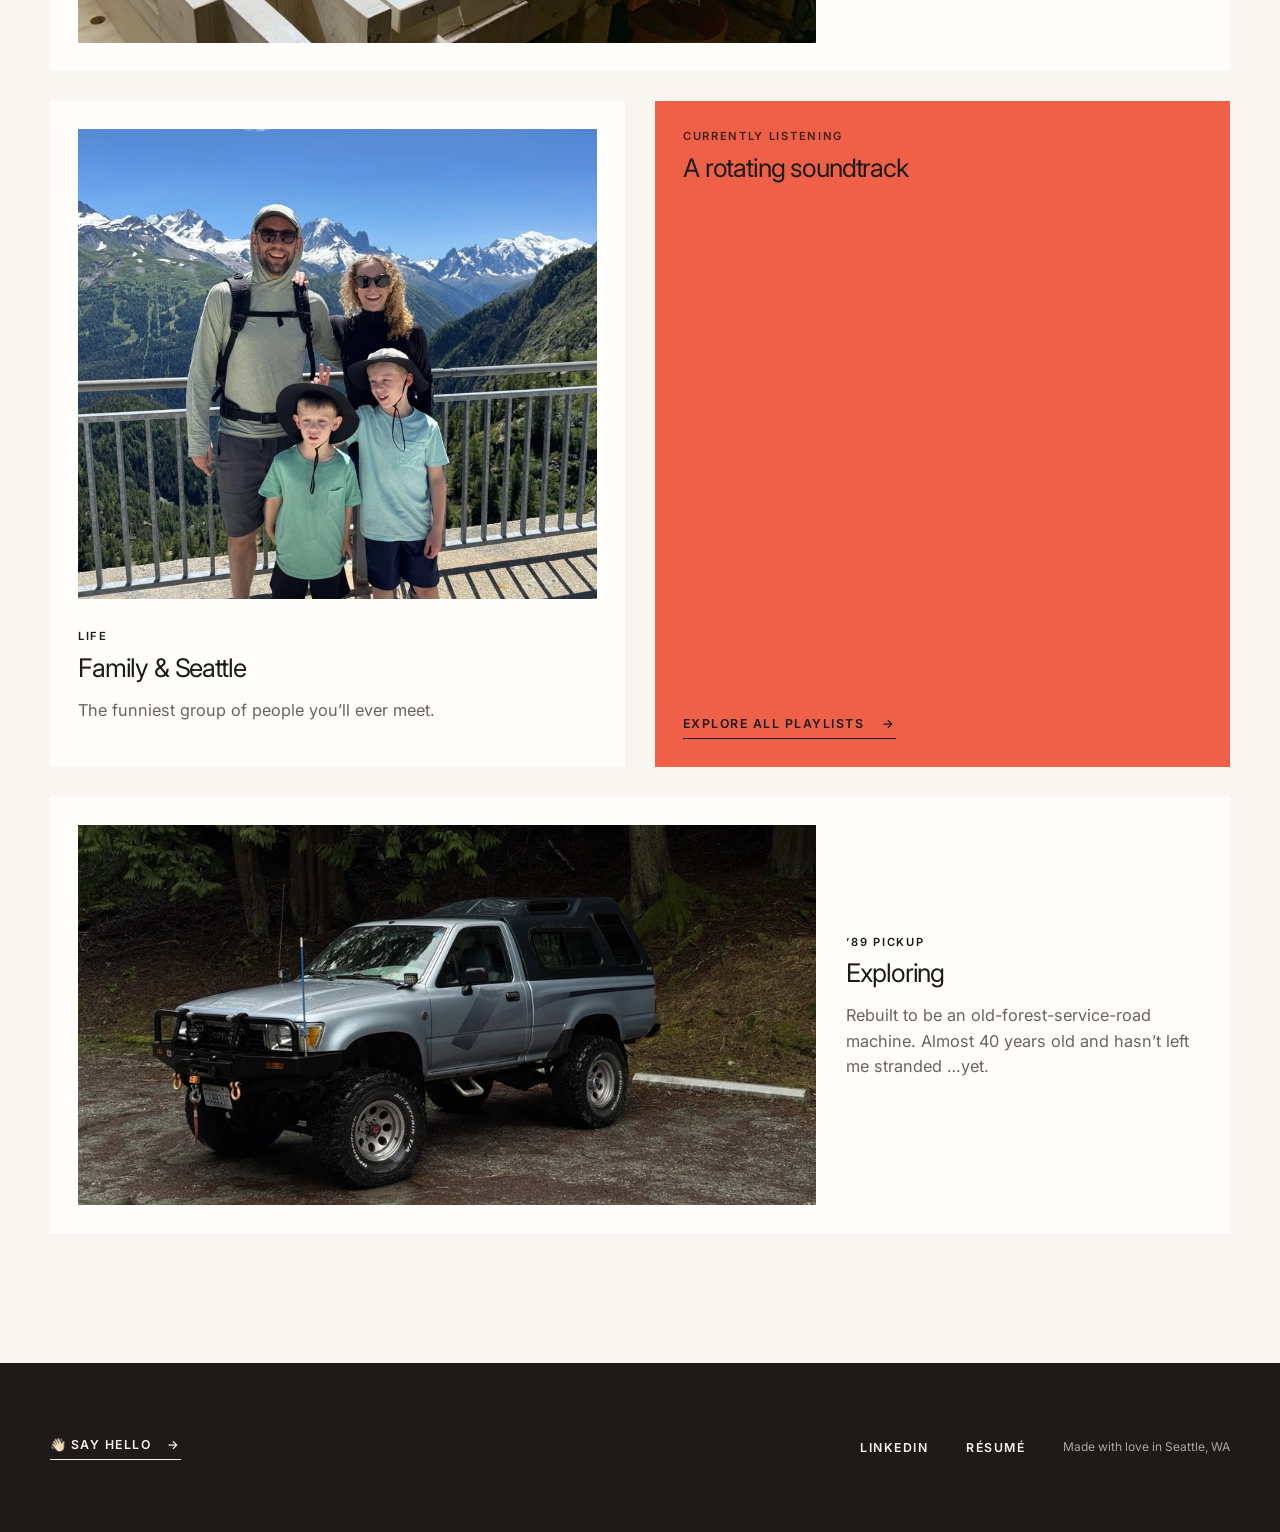
==== commit e28ad2ce: "Optimize responsive image delivery" ====
--- a/about.html
+++ b/about.html
@@ -30,7 +30,7 @@
   <main>
     <div class="about-cover">
       <div class="about-cover-image" style="--focal-x: 50%; --focal-y: 100%; --image-scale: 1;">
-        <img src="images/about-header-mountain.jpg" alt="John Hurr standing on a stone bridge overlooking a snowy mountain lake" width="1599" height="1204">
+        <img src="images/about-header-mountain.jpg" srcset="images/about-header-mountain-640.webp 640w, images/about-header-mountain-960.webp 960w, images/about-header-mountain-1280.webp 1280w, images/about-header-mountain-1599.webp 1599w" sizes="min(1320px, calc(100vw - 32px))" alt="John Hurr standing on a stone bridge overlooking a snowy mountain lake" width="1599" height="1204" fetchpriority="high">
       </div>
     </div>
 
@@ -41,13 +41,13 @@
     <section class="personal-grid shell" aria-label="More about John">
       <article class="personal-module wide">
         <div class="personal-image has-image" style="--focal-x: 50%; --focal-y: 50%; --image-scale: 1;">
-          <img src="images/about-woodworking.jpg" alt="John Hurr woodworking in his shop" width="1800" height="1350" loading="lazy">
+          <img src="images/about-woodworking.jpg" srcset="images/about-woodworking-640.webp 640w, images/about-woodworking-960.webp 960w, images/about-woodworking-1280.webp 1280w, images/about-woodworking-1800.webp 1800w" sizes="(max-width: 800px) calc(100vw - 88px), min(739px, calc((100vw - 150px) * .675))" alt="John Hurr woodworking in his shop" width="1800" height="1350" loading="lazy">
         </div>
         <div><p class="kicker">Making</p><h2>Woodworking</h2><p>The patient, physical counterpart to my digital life. Currently obsessed with timber framing by hand and Japanese joinery.</p></div>
       </article>
       <article class="personal-module">
         <div class="personal-image portrait has-image" style="--focal-x: 50%; --focal-y: 50%; --image-scale: 1;">
-          <img src="images/about-family.jpg" alt="John Hurr with his family" width="1536" height="2048" loading="lazy">
+          <img src="images/about-family.jpg" srcset="images/about-family-480.webp 480w, images/about-family-768.webp 768w, images/about-family-1200.webp 1200w, images/about-family-1536.webp 1536w" sizes="(max-width: 800px) calc(100vw - 88px), min(519px, calc((100vw - 206px) / 2))" alt="John Hurr with his family" width="1536" height="2048" loading="lazy">
         </div>
         <div><p class="kicker">Life</p><h2>Family & Seattle</h2><p>The funniest group of people you’ll ever meet.</p></div>
       </article>
@@ -63,7 +63,7 @@
       </article>
       <article class="personal-module wide exploring-module">
         <div class="personal-image has-image" style="--focal-x: 50%; --focal-y: 50%; --image-scale: 1;">
-          <img src="images/about-exploring-pickup.jpg" alt="1989 pickup used for exploring" width="1800" height="1350" loading="lazy">
+          <img src="images/about-exploring-pickup.jpg" srcset="images/about-exploring-pickup-640.webp 640w, images/about-exploring-pickup-960.webp 960w, images/about-exploring-pickup-1280.webp 1280w, images/about-exploring-pickup-1800.webp 1800w" sizes="(max-width: 800px) calc(100vw - 88px), min(739px, calc((100vw - 150px) * .675))" alt="1989 pickup used for exploring" width="1800" height="1350" loading="lazy">
         </div>
         <div>
           <p class="kicker">’89 Pickup</p>
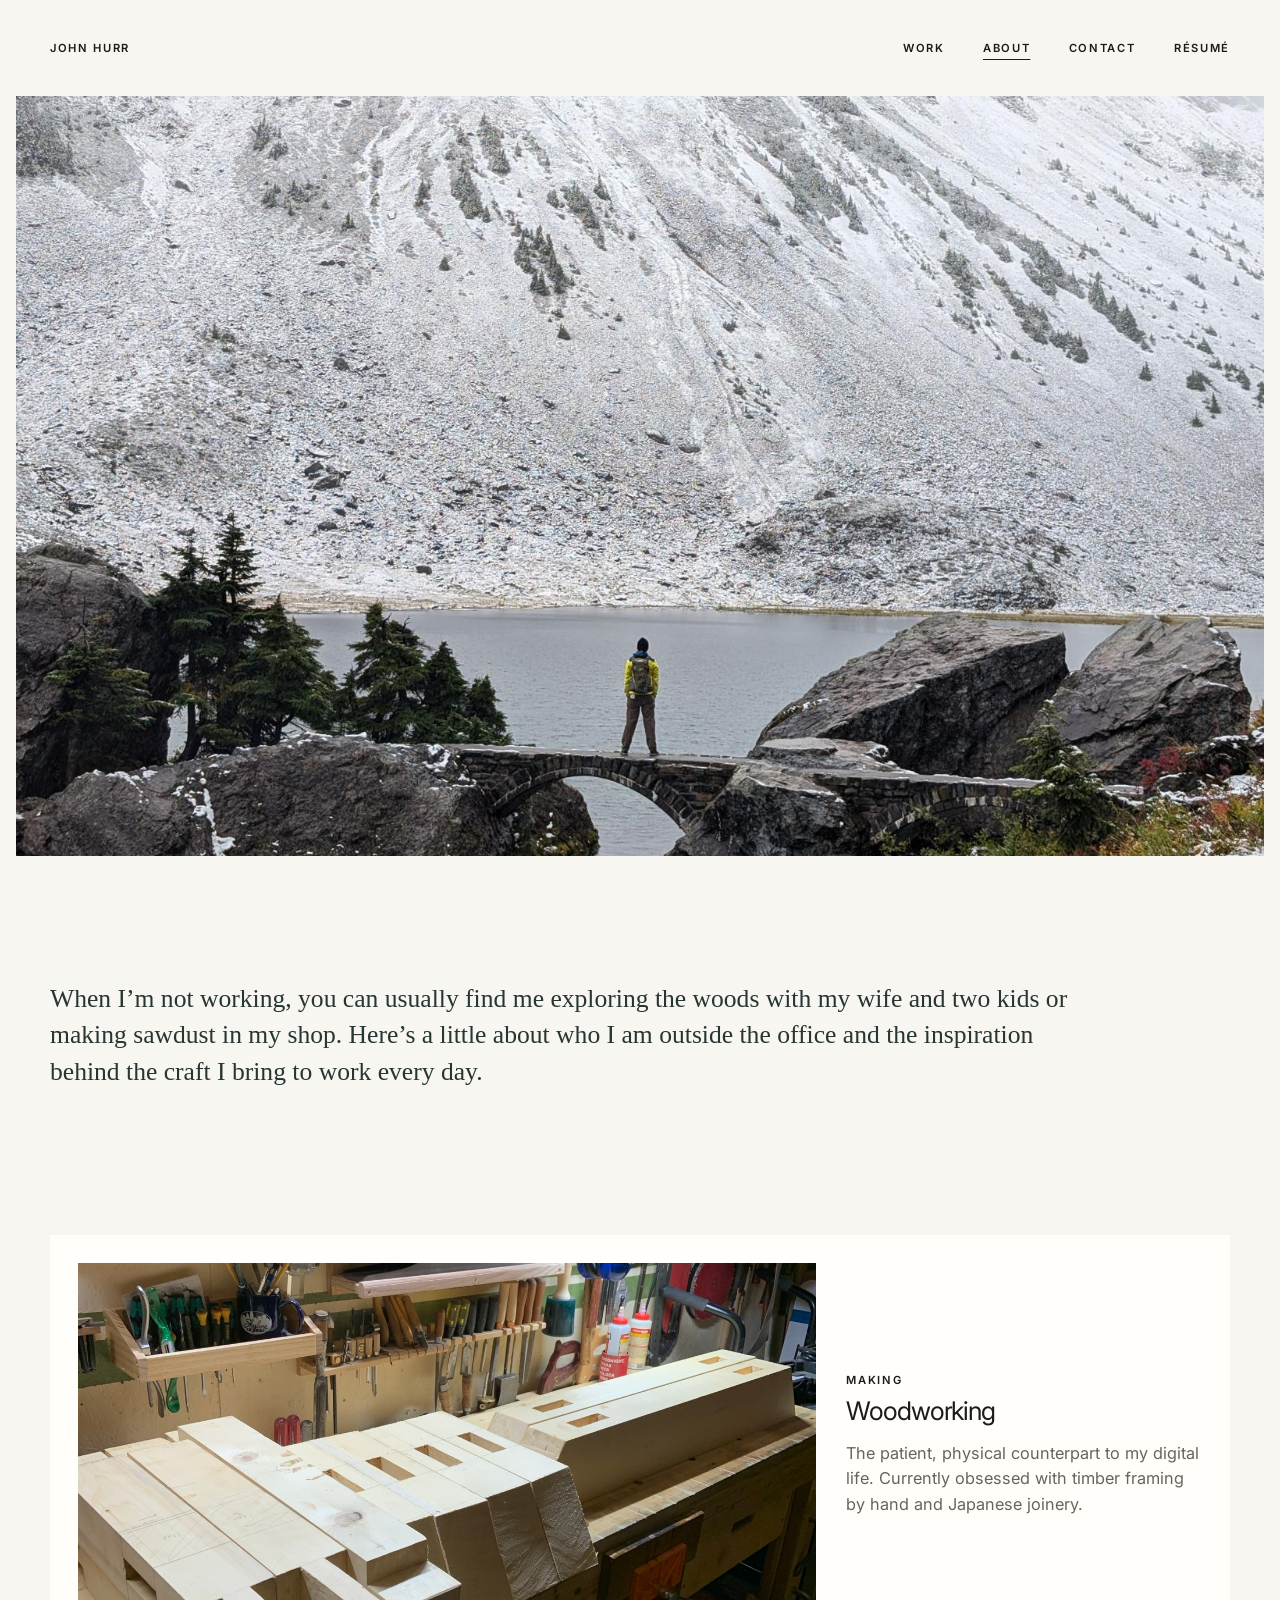
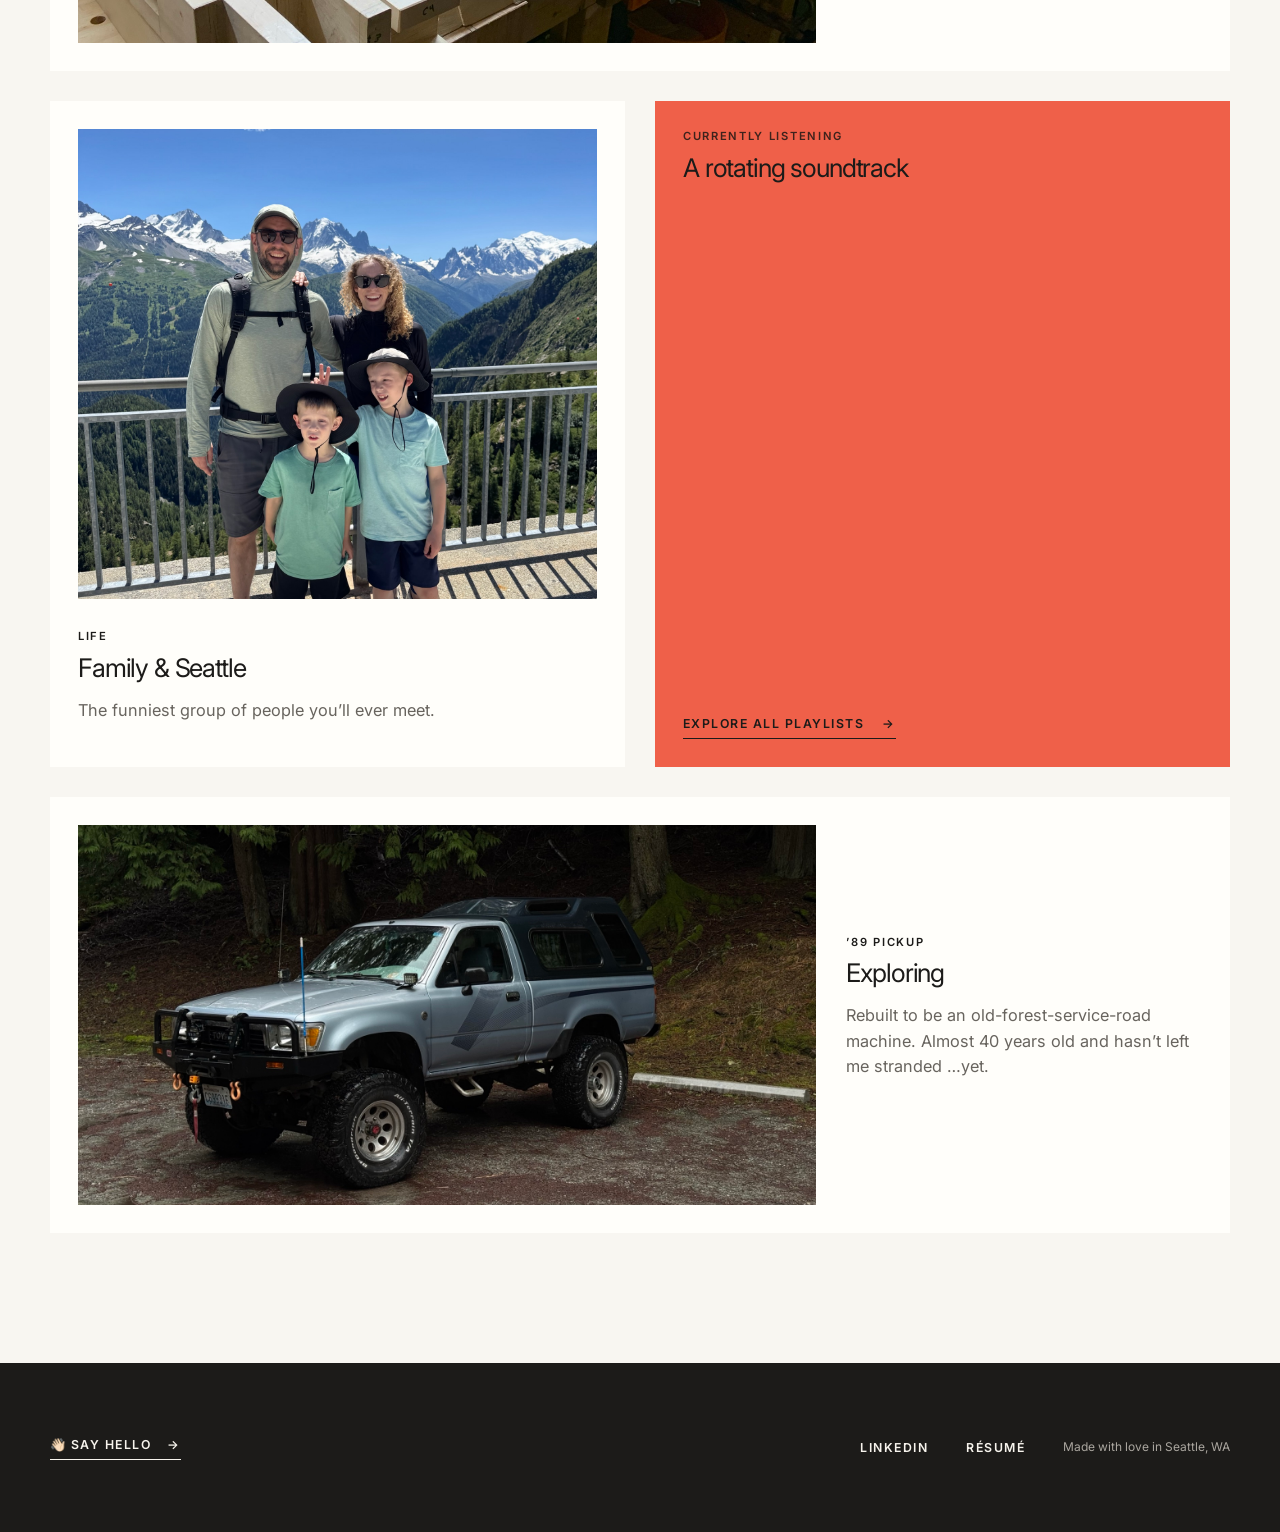
==== commit 91f83bbc: "Funny Source code" ====
--- a/about.html
+++ b/about.html
@@ -30,7 +30,7 @@
   <main>
     <div class="about-cover">
       <div class="about-cover-image" style="--focal-x: 50%; --focal-y: 100%; --image-scale: 1;">
-        <img src="images/about-header-mountain.jpg" srcset="images/about-header-mountain-640.webp 640w, images/about-header-mountain-960.webp 960w, images/about-header-mountain-1280.webp 1280w, images/about-header-mountain-1599.webp 1599w" sizes="min(1320px, calc(100vw - 32px))" alt="John Hurr standing on a stone bridge overlooking a snowy mountain lake" width="1599" height="1204" fetchpriority="high">
+        <img src="images/about-header-mountain.jpg" alt="John Hurr standing on a stone bridge overlooking a snowy mountain lake" width="1599" height="1204">
       </div>
     </div>
 
@@ -39,15 +39,16 @@
     </section>
 
     <section class="personal-grid shell" aria-label="More about John">
+      <!-- This is where the building metaphor becomes literal. -->
       <article class="personal-module wide">
         <div class="personal-image has-image" style="--focal-x: 50%; --focal-y: 50%; --image-scale: 1;">
-          <img src="images/about-woodworking.jpg" srcset="images/about-woodworking-640.webp 640w, images/about-woodworking-960.webp 960w, images/about-woodworking-1280.webp 1280w, images/about-woodworking-1800.webp 1800w" sizes="(max-width: 800px) calc(100vw - 88px), min(739px, calc((100vw - 150px) * .675))" alt="John Hurr woodworking in his shop" width="1800" height="1350" loading="lazy">
+          <img src="images/about-woodworking.jpg" alt="John Hurr woodworking in his shop" width="1800" height="1350" loading="lazy">
         </div>
         <div><p class="kicker">Making</p><h2>Woodworking</h2><p>The patient, physical counterpart to my digital life. Currently obsessed with timber framing by hand and Japanese joinery.</p></div>
       </article>
       <article class="personal-module">
         <div class="personal-image portrait has-image" style="--focal-x: 50%; --focal-y: 50%; --image-scale: 1;">
-          <img src="images/about-family.jpg" srcset="images/about-family-480.webp 480w, images/about-family-768.webp 768w, images/about-family-1200.webp 1200w, images/about-family-1536.webp 1536w" sizes="(max-width: 800px) calc(100vw - 88px), min(519px, calc((100vw - 206px) / 2))" alt="John Hurr with his family" width="1536" height="2048" loading="lazy">
+          <img src="images/about-family.jpg" alt="John Hurr with his family" width="1536" height="2048" loading="lazy">
         </div>
         <div><p class="kicker">Life</p><h2>Family & Seattle</h2><p>The funniest group of people you’ll ever meet.</p></div>
       </article>
@@ -57,13 +58,14 @@
           <h2>A rotating soundtrack</h2>
         </div>
         <div class="spotify-embed">
+          <!-- A preassembled component. Let's call it efficient joinery. -->
           <iframe src="https://open.spotify.com/embed/playlist/1bUZ3xDp8PGZUyen5MMOQO?theme=0" title="Spotify playlist: A rotating soundtrack" width="100%" height="352" allowfullscreen allow="autoplay; clipboard-write; encrypted-media; fullscreen; picture-in-picture" loading="lazy"></iframe>
         </div>
         <a class="text-link spotify-profile-link" href="https://open.spotify.com/user/johnhurr" target="_blank" rel="noopener noreferrer">Explore all playlists <span aria-hidden="true">→</span></a>
       </article>
       <article class="personal-module wide exploring-module">
         <div class="personal-image has-image" style="--focal-x: 50%; --focal-y: 50%; --image-scale: 1;">
-          <img src="images/about-exploring-pickup.jpg" srcset="images/about-exploring-pickup-640.webp 640w, images/about-exploring-pickup-960.webp 960w, images/about-exploring-pickup-1280.webp 1280w, images/about-exploring-pickup-1800.webp 1800w" sizes="(max-width: 800px) calc(100vw - 88px), min(739px, calc((100vw - 150px) * .675))" alt="1989 pickup used for exploring" width="1800" height="1350" loading="lazy">
+          <img src="images/about-exploring-pickup.jpg" alt="1989 pickup used for exploring" width="1800" height="1350" loading="lazy">
         </div>
         <div>
           <p class="kicker">’89 Pickup</p>
--- a/styles.css
+++ b/styles.css
@@ -104,6 +104,7 @@
 }
 .text-link span,
 .project-action span { transition: transform .2s ease; }
+/* Look, I know what you're thinking. But visually this needed 5 more pixels. */
 .text-link:hover span,
 .text-link:focus-visible span,
 .project-action:hover span,
@@ -151,6 +152,7 @@
   width: 100%;
   height: 390px;
   object-fit: cover;
+  /* Dry-fitted here so each image can find its own center. */
   object-position: var(--focal-x, 50%) var(--focal-y, 50%);
   transform: scale(var(--image-scale, 1));
   transform-origin: var(--focal-x, 50%) var(--focal-y, 50%);
@@ -400,6 +402,7 @@
   object-fit: cover;
   object-position: center;
 }
+/* The one-pixel gap is load-bearing. Visually, at least. */
 .outcomes { margin: 38px 0 0; padding: 0; list-style: none; display: grid; grid-template-columns: repeat(3, 1fr); gap: 1px; background: var(--line); }
 .outcomes li { min-height: 160px; padding: 28px; background: var(--paper); }
 .outcomes li:first-child { padding-left: 0; }
@@ -485,3 +488,12 @@
   html { scroll-behavior: auto; }
   * { transition: none !important; }
 }
+
+/*
+  Still here?
+
+  I'm a designer who likes building things.
+  You're apparently an engineer who likes taking them apart.
+
+  We should talk.
+*/
